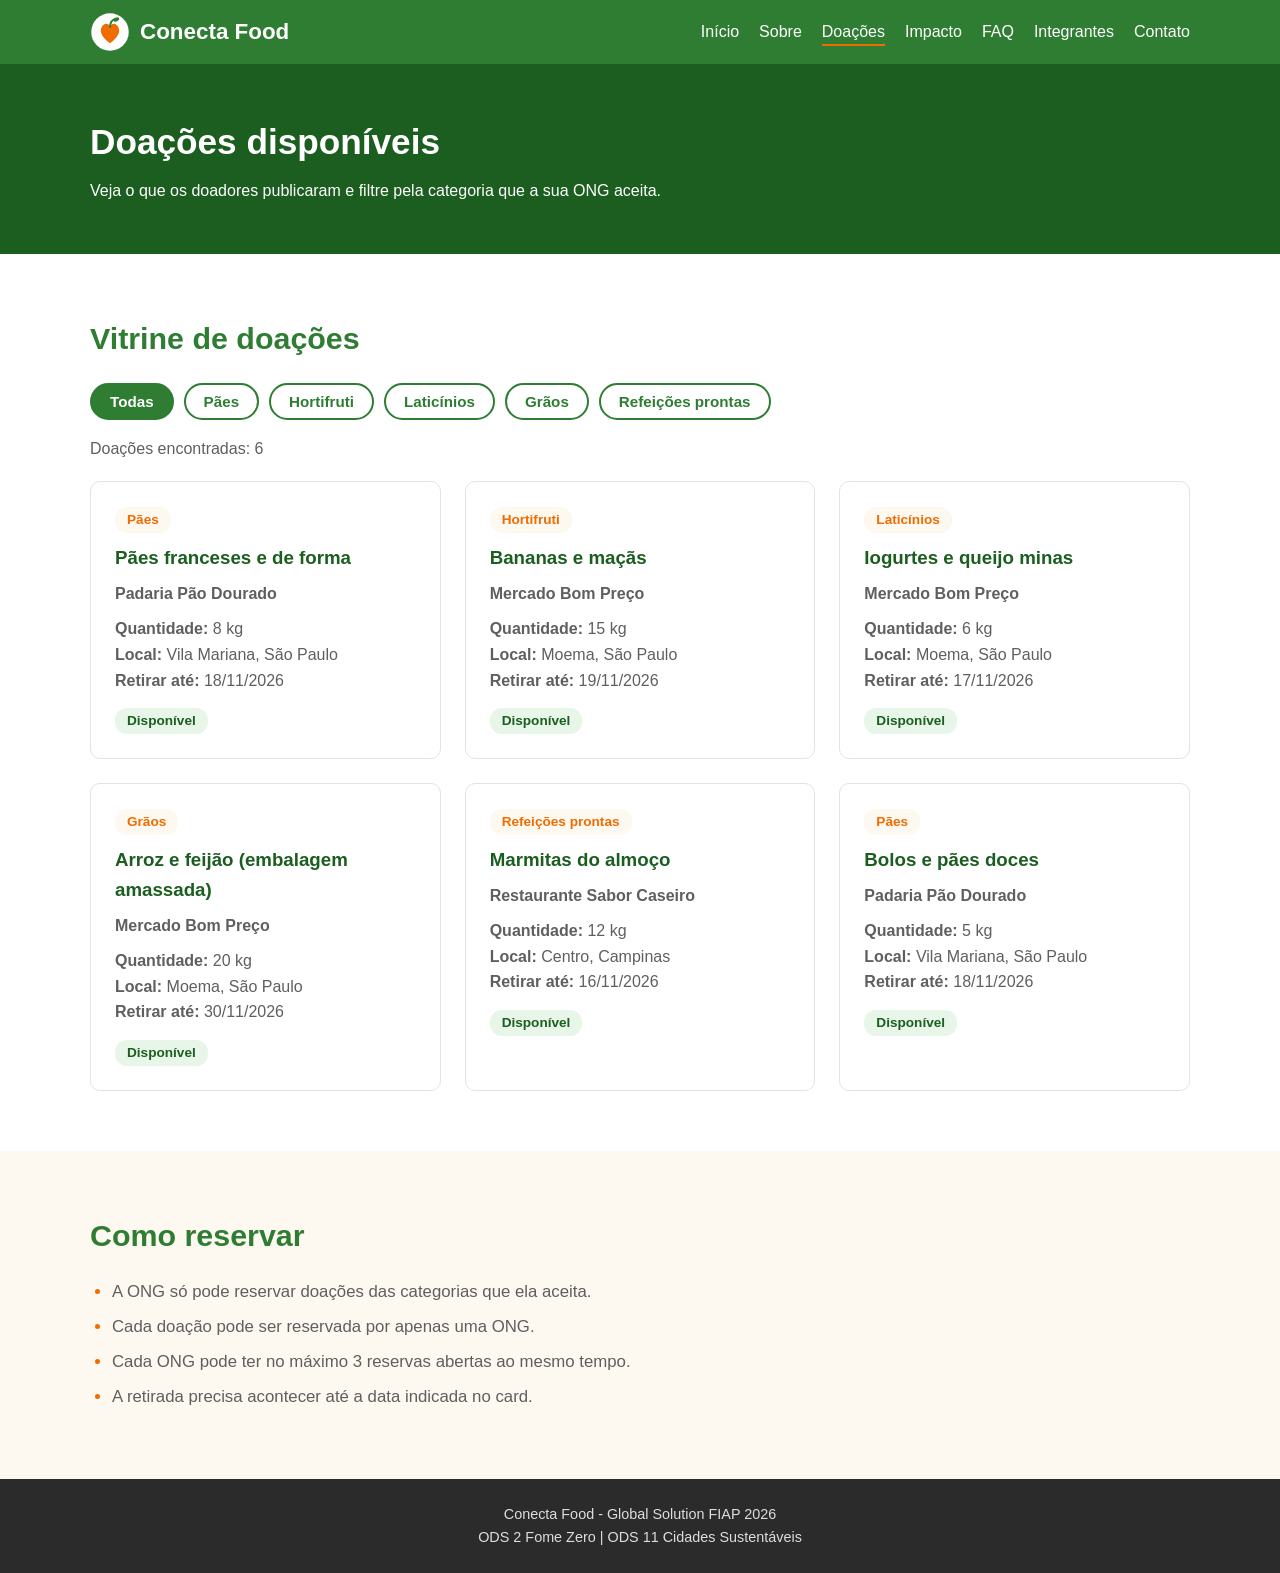
==== doacoes.html @ 9cde9fe4 "adiciona pagina de doaçoes com filtro e FAQ" ====
<!DOCTYPE html>
<html lang="pt-BR">
<head>
    <meta charset="UTF-8">
    <meta name="viewport" content="width=device-width, initial-scale=1.0">
    <title>Conecta Food | Doações</title>
    <link rel="stylesheet" href="css/style.css">
</head>
<body>

    <header class="cabecalho">
        <div class="container cabecalho-conteudo">
            <a href="index.html" class="logo">
                <img src="assets/img/logo.svg" alt="Logo do Conecta Food">
                <span>Conecta Food</span>
            </a>

            <button class="menu-botao" id="menu-botao" aria-label="Abrir menu" aria-expanded="false">
                <span></span>
                <span></span>
                <span></span>
            </button>

            <nav class="menu" id="menu">
                <ul>
                    <li><a href="index.html">Início</a></li>
                    <li><a href="sobre.html">Sobre</a></li>
                    <li><a href="doacoes.html" class="ativo">Doações</a></li>
                    <li><a href="impacto.html">Impacto</a></li>
                    <li><a href="faq.html">FAQ</a></li>
                    <li><a href="integrantes.html">Integrantes</a></li>
                    <li><a href="contato.html">Contato</a></li>
                </ul>
            </nav>
        </div>
    </header>

    <main>
        <section class="titulo-pagina">
            <div class="container">
                <h1>Doações disponíveis</h1>
                <p>Veja o que os doadores publicaram e filtre pela categoria que a sua ONG aceita.</p>
            </div>
        </section>

        <section class="secao">
            <div class="container">
                <h2>Vitrine de doações</h2>

                <!-- botoes do filtro: o data-categoria diz qual categoria cada botao mostra -->
                <div class="filtros" role="group" aria-label="Filtrar doações por categoria">
                    <button class="filtro-botao ativo" data-categoria="todas">Todas</button>
                    <button class="filtro-botao" data-categoria="paes">Pães</button>
                    <button class="filtro-botao" data-categoria="hortifruti">Hortifruti</button>
                    <button class="filtro-botao" data-categoria="laticinios">Laticínios</button>
                    <button class="filtro-botao" data-categoria="graos">Grãos</button>
                    <button class="filtro-botao" data-categoria="refeicoes">Refeições prontas</button>
                </div>

                <p class="contador" id="contador" aria-live="polite">Doações encontradas: 6</p>

                <!-- cada card tem data-categoria: o javascript compara com o botao clicado -->
                <div class="cards" id="lista-doacoes">
                    <article class="card doacao" data-categoria="paes">
                        <span class="etiqueta">Pães</span>
                        <h3>Pães franceses e de forma</h3>
                        <p class="doacao-doador">Padaria Pão Dourado</p>
                        <ul class="doacao-info">
                            <li><strong>Quantidade:</strong> 8 kg</li>
                            <li><strong>Local:</strong> Vila Mariana, São Paulo</li>
                            <li><strong>Retirar até:</strong> 18/11/2026</li>
                        </ul>
                        <span class="status">Disponível</span>
                    </article>

                    <article class="card doacao" data-categoria="hortifruti">
                        <span class="etiqueta">Hortifruti</span>
                        <h3>Bananas e maçãs</h3>
                        <p class="doacao-doador">Mercado Bom Preço</p>
                        <ul class="doacao-info">
                            <li><strong>Quantidade:</strong> 15 kg</li>
                            <li><strong>Local:</strong> Moema, São Paulo</li>
                            <li><strong>Retirar até:</strong> 19/11/2026</li>
                        </ul>
                        <span class="status">Disponível</span>
                    </article>

                    <article class="card doacao" data-categoria="laticinios">
                        <span class="etiqueta">Laticínios</span>
                        <h3>Iogurtes e queijo minas</h3>
                        <p class="doacao-doador">Mercado Bom Preço</p>
                        <ul class="doacao-info">
                            <li><strong>Quantidade:</strong> 6 kg</li>
                            <li><strong>Local:</strong> Moema, São Paulo</li>
                            <li><strong>Retirar até:</strong> 17/11/2026</li>
                        </ul>
                        <span class="status">Disponível</span>
                    </article>

                    <article class="card doacao" data-categoria="graos">
                        <span class="etiqueta">Grãos</span>
                        <h3>Arroz e feijão (embalagem amassada)</h3>
                        <p class="doacao-doador">Mercado Bom Preço</p>
                        <ul class="doacao-info">
                            <li><strong>Quantidade:</strong> 20 kg</li>
                            <li><strong>Local:</strong> Moema, São Paulo</li>
                            <li><strong>Retirar até:</strong> 30/11/2026</li>
                        </ul>
                        <span class="status">Disponível</span>
                    </article>

                    <article class="card doacao" data-categoria="refeicoes">
                        <span class="etiqueta">Refeições prontas</span>
                        <h3>Marmitas do almoço</h3>
                        <p class="doacao-doador">Restaurante Sabor Caseiro</p>
                        <ul class="doacao-info">
                            <li><strong>Quantidade:</strong> 12 kg</li>
                            <li><strong>Local:</strong> Centro, Campinas</li>
                            <li><strong>Retirar até:</strong> 16/11/2026</li>
                        </ul>
                        <span class="status">Disponível</span>
                    </article>

                    <article class="card doacao" data-categoria="paes">
                        <span class="etiqueta">Pães</span>
                        <h3>Bolos e pães doces</h3>
                        <p class="doacao-doador">Padaria Pão Dourado</p>
                        <ul class="doacao-info">
                            <li><strong>Quantidade:</strong> 5 kg</li>
                            <li><strong>Local:</strong> Vila Mariana, São Paulo</li>
                            <li><strong>Retirar até:</strong> 18/11/2026</li>
                        </ul>
                        <span class="status">Disponível</span>
                    </article>
                </div>

                <p class="aviso-vazio escondido" id="aviso-vazio">Nenhuma doação dessa categoria no momento. Volte mais tarde!</p>
            </div>
        </section>

        <section class="secao secao-clara">
            <div class="container">
                <h2>Como reservar</h2>
                <ul class="lista">
                    <li>A ONG só pode reservar doações das categorias que ela aceita.</li>
                    <li>Cada doação pode ser reservada por apenas uma ONG.</li>
                    <li>Cada ONG pode ter no máximo 3 reservas abertas ao mesmo tempo.</li>
                    <li>A retirada precisa acontecer até a data indicada no card.</li>
                </ul>
            </div>
        </section>
    </main>

    <footer class="rodape">
        <div class="container">
            <p>Conecta Food - Global Solution FIAP 2026</p>
            <p>ODS 2 Fome Zero | ODS 11 Cidades Sustentáveis</p>
        </div>
    </footer>

    <script src="js/menu.js"></script>
    <script src="js/filtro.js"></script>
</body>
</html>
---- css/style.css ----
/* ===== CORES E FONTES DO SITE ===== */
:root {
    --verde: #2e7d32;
    --verde-escuro: #1b5e20;
    --laranja: #ef6c00;
    --creme: #fdf8f0;
    --texto: #2b2b2b;
    --cinza: #5f5f5f;
    --branco: #ffffff;
}

* {
    margin: 0;
    padding: 0;
    box-sizing: border-box;
}

body {
    font-family: Arial, Helvetica, sans-serif;
    color: var(--texto);
    background-color: var(--branco);
    line-height: 1.6;
}

img {
    max-width: 100%;
}

.container {
    width: 90%;
    max-width: 1100px;
    margin: 0 auto;
}

/* ===== CABECALHO E MENU ===== */
.cabecalho {
    background-color: var(--verde);
    position: sticky;
    top: 0;
    z-index: 10;
}

.cabecalho-conteudo {
    display: flex;
    justify-content: space-between;
    align-items: center;
    padding: 12px 0;
}

.logo {
    display: flex;
    align-items: center;
    gap: 10px;
    color: var(--branco);
    text-decoration: none;
    font-size: 1.4rem;
    font-weight: bold;
}

.logo img {
    width: 40px;
}

.menu ul {
    display: flex;
    gap: 20px;
    list-style: none;
}

.menu a {
    color: var(--branco);
    text-decoration: none;
    padding: 4px 0;
    border-bottom: 2px solid transparent;
}

.menu a:hover,
.menu a.ativo {
    border-bottom: 2px solid var(--laranja);
}

/* botao hamburguer (so aparece no celular) */
.menu-botao {
    display: none;
    background: none;
    border: none;
    cursor: pointer;
    padding: 6px;
}

.menu-botao span {
    display: block;
    width: 26px;
    height: 3px;
    background-color: var(--branco);
    margin: 5px 0;
}

/* ===== BOTOES ===== */
.botao {
    display: inline-block;
    background-color: var(--laranja);
    color: var(--branco);
    padding: 12px 24px;
    border-radius: 6px;
    text-decoration: none;
    font-weight: bold;
    border: 2px solid var(--laranja);
}

.botao:hover {
    background-color: #d35400;
}

.botao-contorno {
    background-color: transparent;
    border-color: var(--branco);
}

.botao-contorno:hover {
    background-color: var(--branco);
    color: var(--verde);
}

/* ===== BANNER ===== */
.banner {
    background-color: var(--verde-escuro);
    color: var(--branco);
    padding: 80px 0;
}

.banner h1 {
    font-size: 2.6rem;
    margin-bottom: 16px;
}

.banner p {
    font-size: 1.15rem;
    max-width: 600px;
    margin-bottom: 28px;
}

.banner-botoes {
    display: flex;
    gap: 14px;
    flex-wrap: wrap;
}

/* ===== SECOES ===== */
.secao {
    padding: 60px 0;
}

.secao-clara {
    background-color: var(--creme);
}

.secao h2 {
    color: var(--verde);
    font-size: 1.9rem;
    margin-bottom: 20px;
}

.secao-texto {
    max-width: 750px;
    color: var(--cinza);
    font-size: 1.05rem;
}

/* ===== TITULO DAS PAGINAS INTERNAS ===== */
.titulo-pagina {
    background-color: var(--verde-escuro);
    color: var(--branco);
    padding: 50px 0;
}

.titulo-pagina h1 {
    font-size: 2.2rem;
    margin-bottom: 8px;
}

/* ===== LISTA COM MARCADOR ===== */
.lista {
    max-width: 750px;
    padding-left: 22px;
    color: var(--cinza);
    font-size: 1.05rem;
}

.lista li {
    margin-bottom: 8px;
}

.lista li::marker {
    color: var(--laranja);
}

/* ===== CARDS ===== */
.cards {
    display: grid;
    grid-template-columns: repeat(3, 1fr);
    gap: 24px;
}

.card {
    background-color: var(--branco);
    border: 1px solid #e3e3e3;
    border-radius: 10px;
    padding: 24px;
}

.card h3 {
    color: var(--verde-escuro);
    margin-bottom: 8px;
}

.card p {
    color: var(--cinza);
}

.card-numero {
    display: inline-block;
    width: 36px;
    height: 36px;
    line-height: 36px;
    text-align: center;
    background-color: var(--laranja);
    color: var(--branco);
    border-radius: 50%;
    font-weight: bold;
    margin-bottom: 12px;
}

/* botao com espaco em cima (usado depois de um texto) */
.botao-espaco {
    margin-top: 16px;
}

/* ===== VITRINE DE DOACOES ===== */
.filtros {
    display: flex;
    flex-wrap: wrap;
    gap: 10px;
    margin-bottom: 16px;
}

.filtro-botao {
    background-color: var(--branco);
    color: var(--verde);
    border: 2px solid var(--verde);
    border-radius: 20px;
    padding: 8px 18px;
    font-size: 0.95rem;
    font-weight: bold;
    cursor: pointer;
}

.filtro-botao:hover,
.filtro-botao.ativo {
    background-color: var(--verde);
    color: var(--branco);
}

.contador {
    color: var(--cinza);
    margin-bottom: 20px;
}

.etiqueta {
    display: inline-block;
    background-color: var(--creme);
    color: var(--laranja);
    font-size: 0.85rem;
    font-weight: bold;
    padding: 2px 12px;
    border-radius: 12px;
    margin-bottom: 10px;
}

.doacao-doador {
    font-weight: bold;
    margin-bottom: 10px;
}

.doacao-info {
    list-style: none;
    color: var(--cinza);
    margin-bottom: 14px;
}

.status {
    display: inline-block;
    background-color: #e8f5e9;
    color: var(--verde-escuro);
    font-size: 0.85rem;
    font-weight: bold;
    padding: 2px 12px;
    border-radius: 12px;
}

.aviso-vazio {
    color: var(--cinza);
    font-style: italic;
}

/* classe colocada pelo javascript para esconder um elemento */
.escondido {
    display: none;
}

/* ===== ACORDEAO DO FAQ ===== */
.acordeao {
    max-width: 800px;
}

.acordeao-item {
    background-color: var(--branco);
    border: 1px solid #e3e3e3;
    border-radius: 10px;
    margin-bottom: 12px;
}

.acordeao-pergunta {
    width: 100%;
    display: flex;
    justify-content: space-between;
    align-items: center;
    gap: 16px;
    background: none;
    border: none;
    padding: 18px 20px;
    font-size: 1.05rem;
    font-weight: bold;
    color: var(--verde-escuro);
    text-align: left;
    cursor: pointer;
}

/* sinal de + ou - (o javascript troca o texto) */
.acordeao-icone {
    font-size: 1.5rem;
    color: var(--laranja);
}

/* a resposta comeca escondida */
.acordeao-resposta {
    display: none;
    padding: 0 20px 18px;
    color: var(--cinza);
}

/* classe colocada pelo javascript quando clica na pergunta */
.acordeao-item.aberto .acordeao-resposta {
    display: block;
}

/* ===== RODAPE ===== */
.rodape {
    background-color: var(--texto);
    color: #dddddd;
    text-align: center;
    padding: 24px 0;
    font-size: 0.9rem;
}

/* ===== RESPONSIVO ===== */

/* tablet */
@media (max-width: 900px) {
    .cards {
        grid-template-columns: repeat(2, 1fr);
    }

    .banner h1 {
        font-size: 2.2rem;
    }
}

/* celular */
@media (max-width: 768px) {
    .menu-botao {
        display: block;
    }

    .menu {
        display: none;
        position: absolute;
        top: 100%;
        left: 0;
        width: 100%;
        background-color: var(--verde);
    }

    /* classe colocada pelo javascript quando clica no botao */
    .menu.aberto {
        display: block;
    }

    .menu ul {
        flex-direction: column;
        gap: 0;
        padding: 10px 5%;
    }

    .menu li {
        border-top: 1px solid rgba(255, 255, 255, 0.2);
    }

    .menu a {
        display: block;
        padding: 12px 0;
    }

    .cards {
        grid-template-columns: 1fr;
    }

    .banner {
        padding: 50px 0;
    }

    .banner h1 {
        font-size: 1.8rem;
    }

    .secao {
        padding: 40px 0;
    }
}
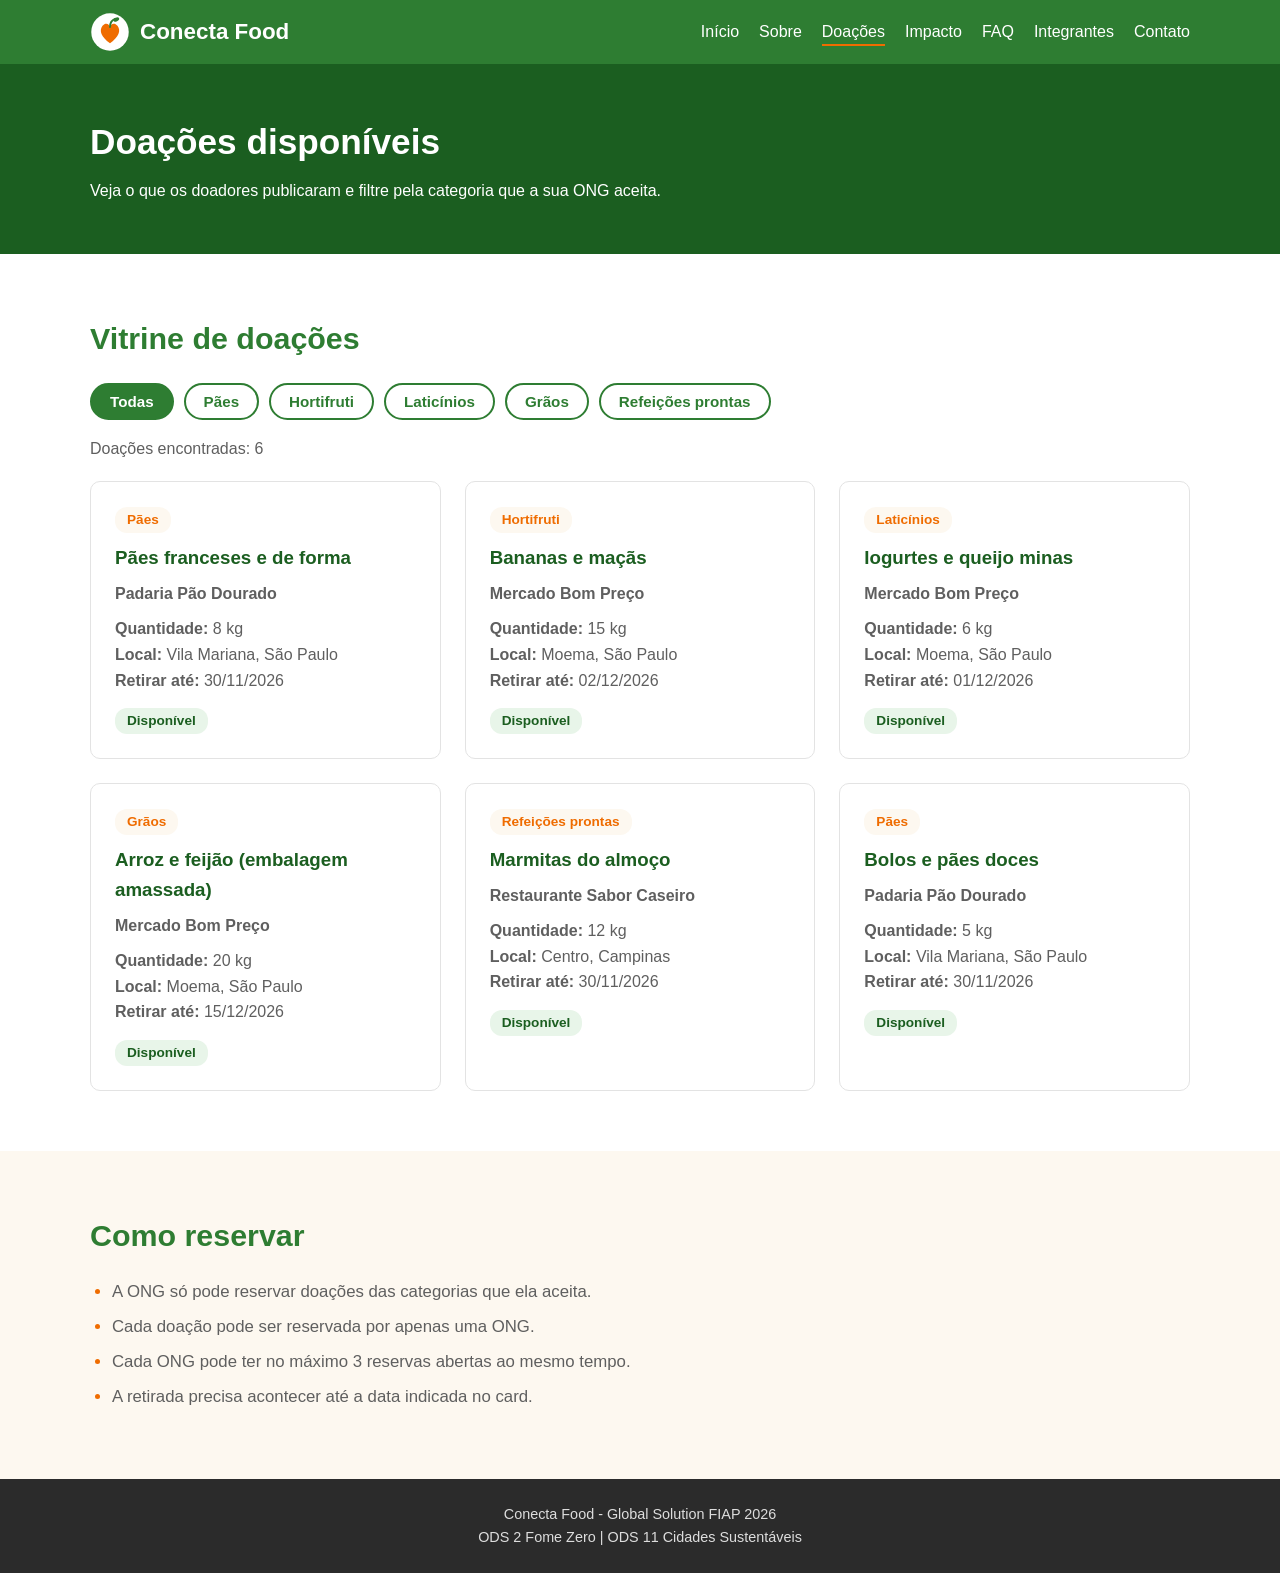
==== commit 344255f7: "atualizando data das doaçoes e corrigindo ultimos detalhes" ====
--- a/doacoes.html
+++ b/doacoes.html
@@ -68,7 +68,7 @@
                         <ul class="doacao-info">
                             <li><strong>Quantidade:</strong> 8 kg</li>
                             <li><strong>Local:</strong> Vila Mariana, São Paulo</li>
-                            <li><strong>Retirar até:</strong> 18/11/2026</li>
+                            <li><strong>Retirar até:</strong> 30/11/2026</li>
                         </ul>
                         <span class="status">Disponível</span>
                     </article>
@@ -80,7 +80,7 @@
                         <ul class="doacao-info">
                             <li><strong>Quantidade:</strong> 15 kg</li>
                             <li><strong>Local:</strong> Moema, São Paulo</li>
-                            <li><strong>Retirar até:</strong> 19/11/2026</li>
+                            <li><strong>Retirar até:</strong> 02/12/2026</li>
                         </ul>
                         <span class="status">Disponível</span>
                     </article>
@@ -92,7 +92,7 @@
                         <ul class="doacao-info">
                             <li><strong>Quantidade:</strong> 6 kg</li>
                             <li><strong>Local:</strong> Moema, São Paulo</li>
-                            <li><strong>Retirar até:</strong> 17/11/2026</li>
+                            <li><strong>Retirar até:</strong> 01/12/2026</li>
                         </ul>
                         <span class="status">Disponível</span>
                     </article>
@@ -104,7 +104,7 @@
                         <ul class="doacao-info">
                             <li><strong>Quantidade:</strong> 20 kg</li>
                             <li><strong>Local:</strong> Moema, São Paulo</li>
-                            <li><strong>Retirar até:</strong> 30/11/2026</li>
+                            <li><strong>Retirar até:</strong> 15/12/2026</li>
                         </ul>
                         <span class="status">Disponível</span>
                     </article>
@@ -116,7 +116,7 @@
                         <ul class="doacao-info">
                             <li><strong>Quantidade:</strong> 12 kg</li>
                             <li><strong>Local:</strong> Centro, Campinas</li>
-                            <li><strong>Retirar até:</strong> 16/11/2026</li>
+                            <li><strong>Retirar até:</strong> 30/11/2026</li>
                         </ul>
                         <span class="status">Disponível</span>
                     </article>
@@ -128,7 +128,7 @@
                         <ul class="doacao-info">
                             <li><strong>Quantidade:</strong> 5 kg</li>
                             <li><strong>Local:</strong> Vila Mariana, São Paulo</li>
-                            <li><strong>Retirar até:</strong> 18/11/2026</li>
+                            <li><strong>Retirar até:</strong> 30/11/2026</li>
                         </ul>
                         <span class="status">Disponível</span>
                     </article>
--- a/css/style.css
+++ b/css/style.css
@@ -354,6 +354,157 @@
     display: block;
 }
 
+/* botao verde (para ficar ao lado do laranja) */
+.botao-verde {
+    background-color: var(--verde);
+    border-color: var(--verde);
+}
+
+.botao-verde:hover {
+    background-color: var(--verde-escuro);
+}
+
+/* ===== NUMEROS DO IMPACTO ===== */
+.numeros {
+    display: grid;
+    grid-template-columns: repeat(4, 1fr);
+    gap: 24px;
+    margin-top: 24px;
+}
+
+.numero {
+    background-color: var(--creme);
+    border-radius: 10px;
+    padding: 24px;
+    text-align: center;
+}
+
+.numero-valor {
+    color: var(--laranja);
+    font-size: 2.4rem;
+    font-weight: bold;
+}
+
+.numero-legenda {
+    color: var(--cinza);
+}
+
+.nota {
+    color: var(--cinza);
+    font-size: 0.9rem;
+    font-style: italic;
+    margin-top: 16px;
+}
+
+/* ===== FORMULARIO DE CONTATO ===== */
+.formulario {
+    max-width: 600px;
+}
+
+.campo {
+    margin-bottom: 18px;
+}
+
+.campo label {
+    display: block;
+    font-weight: bold;
+    margin-bottom: 6px;
+}
+
+.campo input,
+.campo select,
+.campo textarea {
+    width: 100%;
+    padding: 12px;
+    border: 1px solid #bdbdbd;
+    border-radius: 6px;
+    font-family: inherit;
+    font-size: 1rem;
+}
+
+.campo input:focus,
+.campo select:focus,
+.campo textarea:focus {
+    outline: 2px solid var(--verde);
+    border-color: var(--verde);
+}
+
+/* classe colocada pelo javascript quando o campo esta errado */
+.campo .campo-erro {
+    border: 2px solid #c62828;
+}
+
+.mensagem-erro {
+    color: #c62828;
+    font-size: 0.9rem;
+    margin-top: 4px;
+}
+
+.mensagem-sucesso {
+    background-color: #e8f5e9;
+    color: var(--verde-escuro);
+    border: 1px solid var(--verde);
+    border-radius: 6px;
+    padding: 14px;
+    margin-top: 18px;
+    font-weight: bold;
+}
+
+/* ===== INTEGRANTES ===== */
+.integrantes {
+    display: flex;
+    flex-wrap: wrap;
+    gap: 24px;
+}
+
+.integrante {
+    background-color: var(--branco);
+    border: 1px solid #e3e3e3;
+    border-radius: 10px;
+    padding: 28px;
+    text-align: center;
+    width: 300px;
+    max-width: 100%;
+}
+
+.integrante-foto {
+    width: 150px;
+    height: 150px;
+    object-fit: cover;
+    border-radius: 50%;
+    margin-bottom: 14px;
+}
+
+.integrante h3 {
+    color: var(--verde-escuro);
+    margin-bottom: 6px;
+}
+
+.integrante p {
+    color: var(--cinza);
+}
+
+.integrante-links {
+    display: flex;
+    justify-content: center;
+    gap: 12px;
+    margin-top: 16px;
+}
+
+.integrante-links a {
+    color: var(--verde);
+    font-weight: bold;
+    border: 2px solid var(--verde);
+    border-radius: 6px;
+    padding: 6px 16px;
+    text-decoration: none;
+}
+
+.integrante-links a:hover {
+    background-color: var(--verde);
+    color: var(--branco);
+}
+
 /* ===== RODAPE ===== */
 .rodape {
     background-color: var(--texto);
@@ -371,6 +522,10 @@
         grid-template-columns: repeat(2, 1fr);
     }
 
+    .numeros {
+        grid-template-columns: repeat(2, 1fr);
+    }
+
     .banner h1 {
         font-size: 2.2rem;
     }
